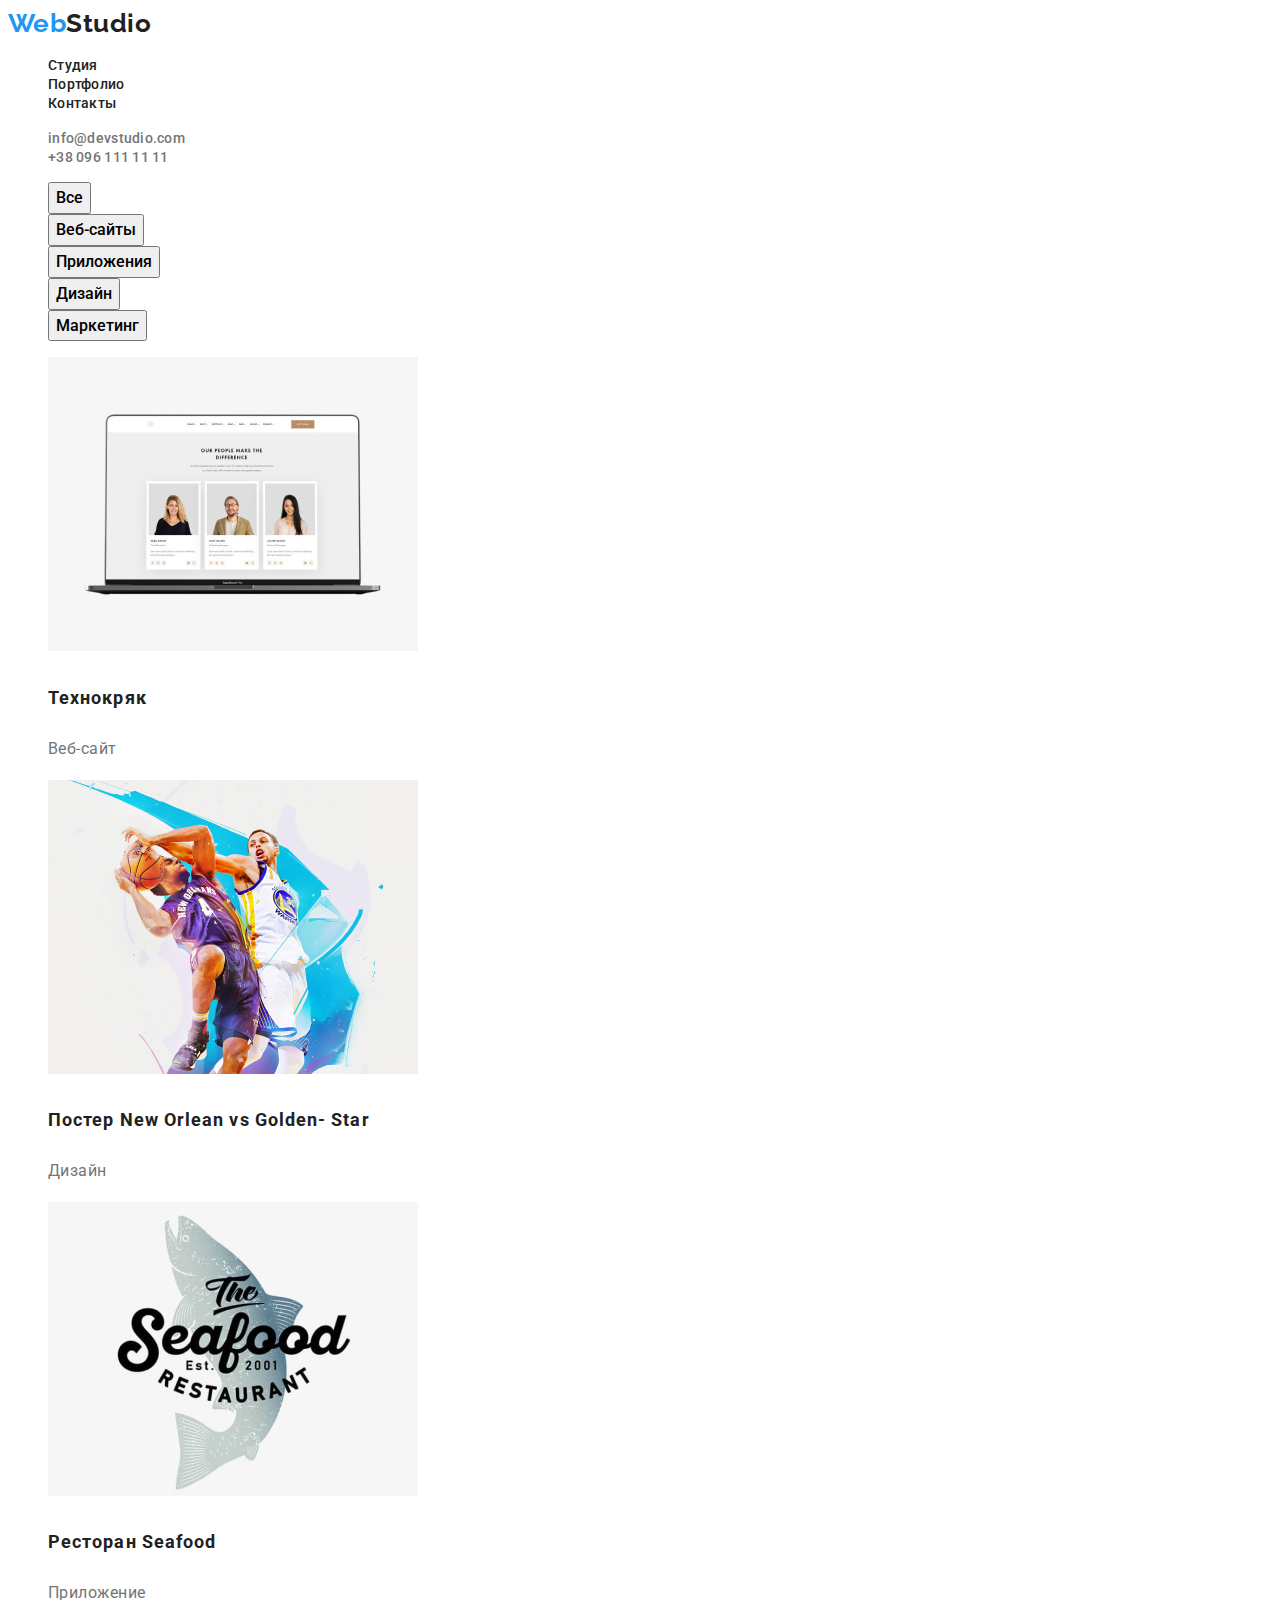
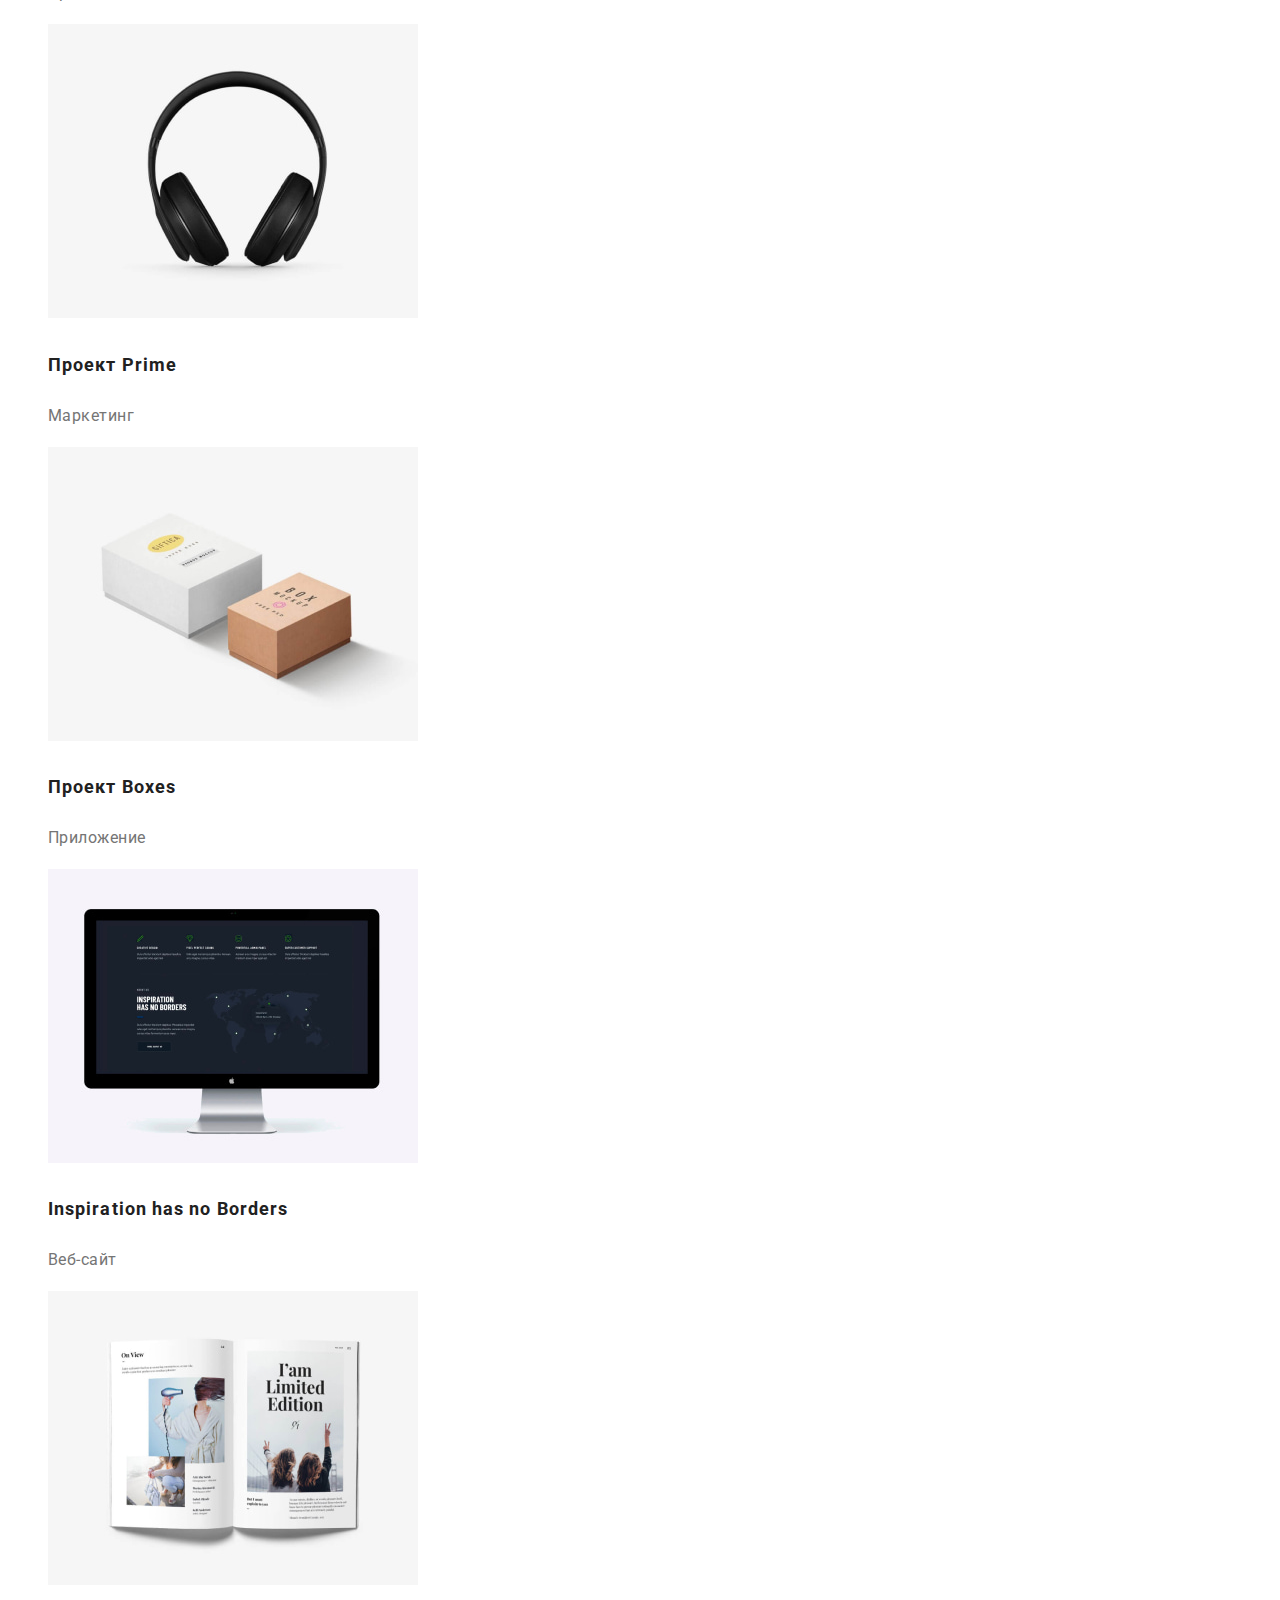
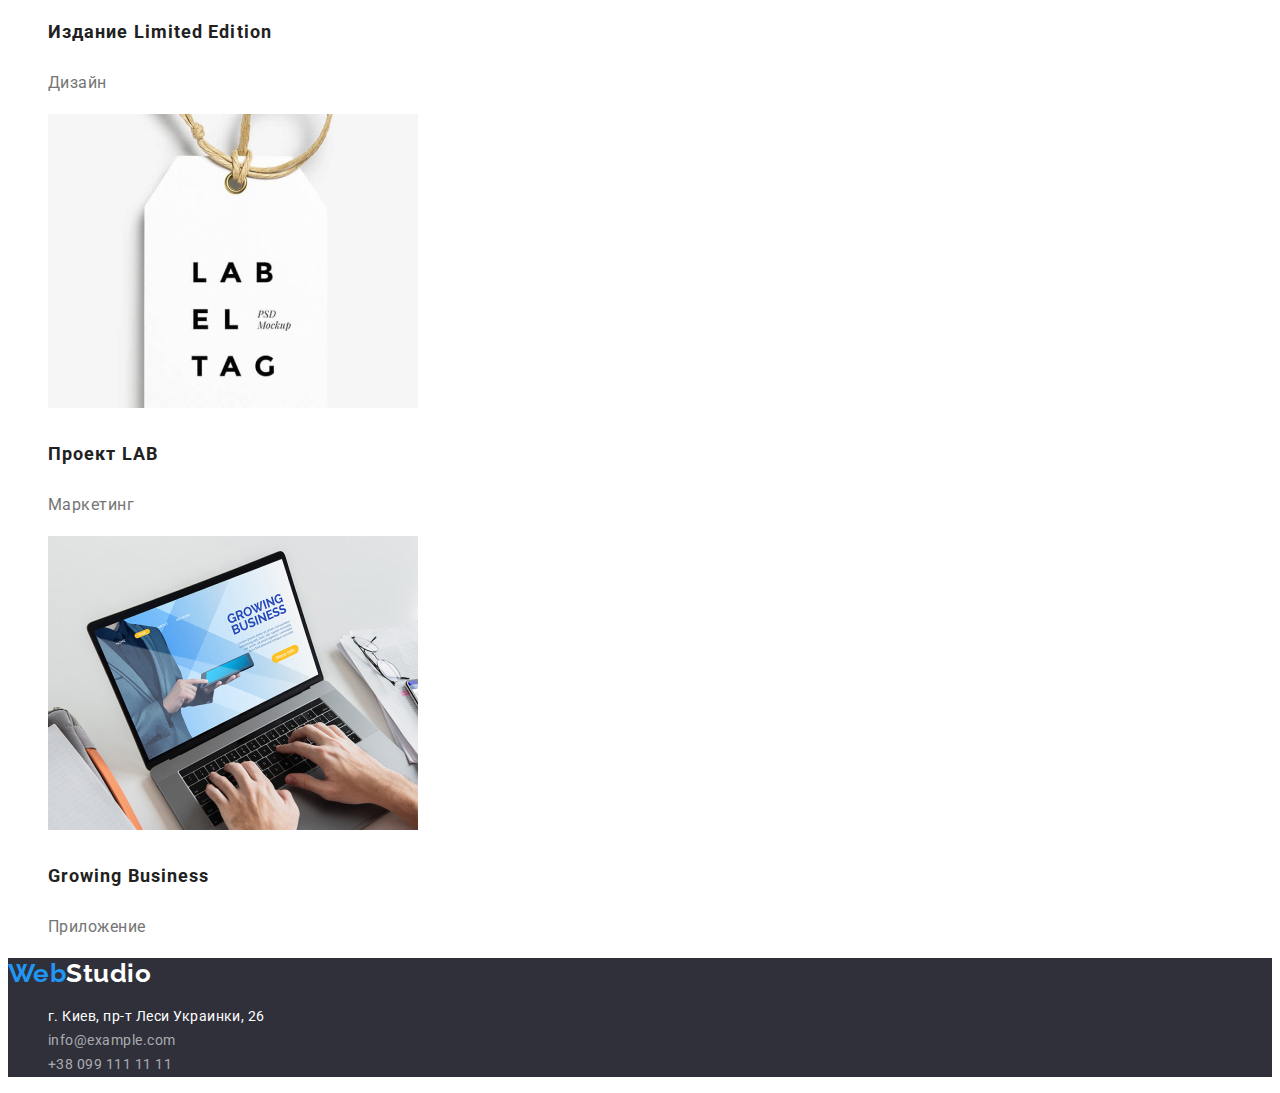
==== portfolio.html @ 76b4cb49 "Initial commit" ====
<!DOCTYPE html>
<html lang="ru">

<head>
    <meta charset="UTF-8" />
    <meta http-equiv="X-UA-Compatible" content="IE=edge" />
    <meta name="viewport" content="width=device-width, initial-scale=1.0" />
    <title>Портфолио</title>
    <link rel="preconnect" href="https://fonts.googleapis.com" />
    <link rel="preconnect" href="https://fonts.gstatic.com" crossorigin />
    <link
        href="https://fonts.googleapis.com/css2?family=Montserrat:wght@400;700&family=Raleway:wght@700&family=Roboto:wght@400;500;700;900&display=swap"
        rel="stylesheet" />
    <link rel="stylesheet" href="./css/styles.css">
</head>
<body>
        <!--Навигация-->
        <header class="header">
            <nav class="navigation">
                <a href="./index.html" class="logo">Web<span class="second-logo-color">Studio</span></a>
                <ul class="header-list">
                    <li class="header-item">
                        <a href="./index.html" class="header-link-studio">Студия</a>
                    </li>
                    <li class="header-item">
                        <a href="./portfolio.html" class="header-link">Портфолио</a>
                    </li>
                    <li class="header-item">
                        <a href="/" class="header-link">Контакты</a>
                    </li>
                </ul>
            </nav>
            <ul class="header-list">
        <li class="header-item"><a href="mailto:info@devstudio.com" class="header-link-tel">info@devstudio.com</a></li>
        <li class="header-item"><a href="tel:+380961111111" class="header-link-tel">+38 096 111 11 11</a></li>
            </ul>
        </header>
        <main>
            <section>
                <ul class="p-main-list">
                    <li class="p-main-item">
                      <button type="button" class="portfolio-btn">Все</button> 
                    </li>
                    <li class="p-main-item">
                        <button type="button" class="portfolio-btn">Веб-сайты</button>
                    </li>
                    <li class="p-main-item">
                      <button type="button" class="portfolio-btn">Приложения</button> 
                    </li>
                    <li class="p-main-item">
                      <button type="button" class="portfolio-btn">Дизайн</button> 
                    </li>
                    <li class="p-main-item">
                      <button type="button" class="portfolio-btn">Маркетинг</button> 
                    </li>
                </ul>
                <!--Список работ-->
        <ul class="portfolio-list">
            <li class="portfolio-item">
                <a href="" class="portfolio-link">
                    <img src="./images/portfolio/p1.jpg" alt="Технокряк" width="370" height="294">
                    <h3 class="portfolio-title">Технокряк</h3>
                    <p class="portfolio-text">Веб-сайт</p>
                </a>
            </li>
            <li class="portfolio-item">
                <a href="" class="portfolio-link">
                    <img src="./images/portfolio/p2.jpg" alt="Постер New Orlean vs Golden Star" width="370" height="294">
                    <h3 class="portfolio-title">Постер New Orlean vs Golden- Star</h3>
                    <p class="portfolio-text">Дизайн</p>
                </a>
            </li>
            <li class="portfolio-item">
                <a href="" class="portfolio-link">
                    <img src="./images/portfolio/p3.jpg" alt="Ресторан Seafood" width="370" height="294">
                    <h3 class="portfolio-title">Ресторан Seafood</h3>
                    <p class="portfolio-text">Приложение</p>
                </a>
            </li>
            <li class="portfolio-item">
                <a href="" class="portfolio-link">
                    <img src="./images/portfolio/p4.jpg" alt="Проект Prime" width="370" height="294">
                    <h3 class="portfolio-title">Проект Prime</h3>
                    <p class="portfolio-text">Маркетинг</p>
                </a>
            </li>
            <li class="portfolio-item">
                <a href="" class="portfolio-link">
                    <img src="./images/portfolio/p5.jpg" alt="Проект Boxes" width="370" height="294">
                    <h3 class="portfolio-title">Проект Boxes</h3>
                    <p class="portfolio-text">Приложение</p>
                </a>
            </li>
            <li class="portfolio-item">
                <a href="" class="portfolio-link">
                    <img src="./images/portfolio/p6.jpg" alt="Inspiration has no Borders" width="370" height="294">
                    <h3 class="portfolio-title">Inspiration has no Borders</h3>
                    <p class="portfolio-text">Веб-сайт</p>
                </a>
            </li>
            <li class="portfolio-item">
                <a href="" class="portfolio-link">
                    <img src="./images/portfolio/p7.jpg" alt="Издание Limited Edition" width="370" height="294">
                    <h3 class="portfolio-title">Издание Limited Edition</h3>
                    <p class="portfolio-text">Дизайн</p>
                </a>
            </li>
            <li class="portfolio-item">
                <a href="" class="portfolio-link">
                    <img src="./images/portfolio/p8.jpg" alt="Проект LAB" width="370" height="294">
                    <h3 class="portfolio-title">Проект LAB</h3>
                    <p class="portfolio-text">Маркетинг</p>
                </a>
            </li>
            <li class="portfolio-item">
                <a href="" class="portfolio-link">
                    <img src="./images/portfolio/p9.jpg" alt="Growing Business" width="370" height="294">
                    <h3 class="portfolio-title">Growing Business</h3>
                    <p class="portfolio-text">Приложение</p>
                </a>
            </li>
        </ul>
            </section>
        </main>
    <footer class="footer">
        <a href="./index.html" class="logo">Web<span class="footer-color-logo">Studio</span></a>
        <address class="address">
            <ul class="address-lit">
                <li class="address-item"><a href="https://goo.gl/maps/23fHG1fka5YGRETr7" class="footer-address">г. Киев,
                        пр-т Леси Украинки, 26</a></li>
                <li class="address-item"><a href="mailto:info@example.com" class="fcontact">info@example.com</a></li>
                <li class="address-item"><a href="tel:+380991111111" class="fcontact">+38 099 111 11 11</a></li>
            </ul>
        </address>
    </footer>
</body>
</html>
---- css/styles.css ----
:root {
  --body-color: #ffffff;
  --logo-color: #2196f3;
  --second-logo-color: #212121;
  --main-background-color: #2f303a;
  --header-link: #212121;
  --btn-back: #2196f3;
  --btn-color: #ffffff;
  --team-background-color: #f5f4fa;
  --footer-background: #2f303a;
}
body {
  font-family: Roboto, sans-serif;
  font-weight: 400;
  font-style: normal;
  letter-spacing: 0.03em;
}

/* Header */
.logo {
  font-family: Raleway;
  font-weight: 700;
  font-size: 26px;
  line-height: 1.19;
  color: var(--logo-color);
}
.second-logo-color {
  font-family: Raleway;
  font-weight: 700;
  font-size: 26px;
  line-height: 1.19;
  color: var(--second-logo-color);
}
.header-link-studio {
  font-weight: 500;
  font-size: 14px;
  line-height: 1.14;
  letter-spacing: 0.02em;
  text-decoration: none;
  color: #212121;
}
.header-link {
  font-weight: 500;
  font-size: 14px;
  line-height: 1.14;
  letter-spacing: 0.02em;
  text-decoration: none;
  color: var(--header-link);
}
.header-link:hover,
.header-link:focus {
  color: var(--logo-color);
}
.header-link-studio:hover,
.header-link-studio:focus {
  color: var(--logo-color);
}
.header-link-tel {
  font-weight: 500;
  font-size: 14px;
  line-height: 1.14;
  letter-spacing: 0.02em;
  color: #757575;
}
.header-link-tel:hover,
.header-link-tel:focus {
  color: var(--logo-color);
}
ul {
  list-style: none;
}
a {
  text-decoration: none;
}

/* Main */
.main-section {
  background-color: var(--main-background-color);
}
.main-title {
  font-weight: 900;
  font-size: 44px;
  line-height: 1.5;
  letter-spacing: 0.06em;
  color: white;
}
.btn {
  font-family: Roboto;
  font-weight: bold;
  font-size: 16px;
  line-height: 1.88;
  letter-spacing: 0.06em;
  background-color: var(--btn-back);
  color: var(--btn-color);
  cursor: pointer;
}
.btn:hover {
  background-color: #188ce8;
}
/* description section */
.main-h {
  font-size: 14px;
  line-height: 1.14;
  text-transform: uppercase;
  color: #212121;
}
.main-text {
  font-size: 14px;
  line-height: 1.71;
  color: #757575;
}
/* about company */
.about {
  font-size: 36px;
  line-height: 1.16;
  color: #212121;
}
/* team */
.team-list {
  background-color: var(--team-background-color);
}
.team {
  font-size: 36px;
  line-height: 1.16;
  color: #212121;
}
.team-name {
  font-weight: 500;
  font-size: 16px;
  line-height: 0.84;
  color: #212121;
}
.team-post {
  font-size: 16px;
  line-height: 0.84;
  color: #757575;
}
/* portfolio */
.portfolio-btn:hover,
.portfolio-btn:focus {
  color: white;
  background-color: var(--logo-color);
}
.portfolio-btn {
  font-family: Roboto;
  cursor: pointer;
  font-weight: 500;
  font-size: 16px;
  line-height: 1.62;
}
/* Список работ */
.portfolio-item {
  font-size: 16px;
  line-height: 1.9;
  color: #757575;
}
.portfolio-link {
  color: inherit;
}
.portfolio-title {
  font-weight: bold;
  font-size: 18px;
  line-height: 2;
  letter-spacing: 0.06em;
  color: var(--second-logo-color);
}
.portfolio-text {
  font-size: 16px;
  line-height: 1.87;
  color: #757575;
}
.main-servies {
  font-size: 18px;
  font-weight: bold;
  line-height: 2;
  letter-spacing: 0.06em;
  color: var(--header-link);
}
.main-description {
  font-size: 16px;
  line-height: 1.87;
  color: #757575;
}

/* Footer */
.footer {
  background-color: var(--footer-background);
}
.footer-color-logo {
  color: white;
}
.footer-address {
  font-style: normal;
  font-size: 14px;
  line-height: 1.71;
  color: #ffffff;
}
.footer-address:hover,
.footer-address:focus {
  color: var(--logo-color);
}
.fcontact {
  font-style: normal;
  font-size: 14px;
  line-height: 1.71;
  color: rgba(255, 255, 255, 0.6);
}
.fcontact:hover,
.fcontact:focus {
  color: var(--logo-color);
}
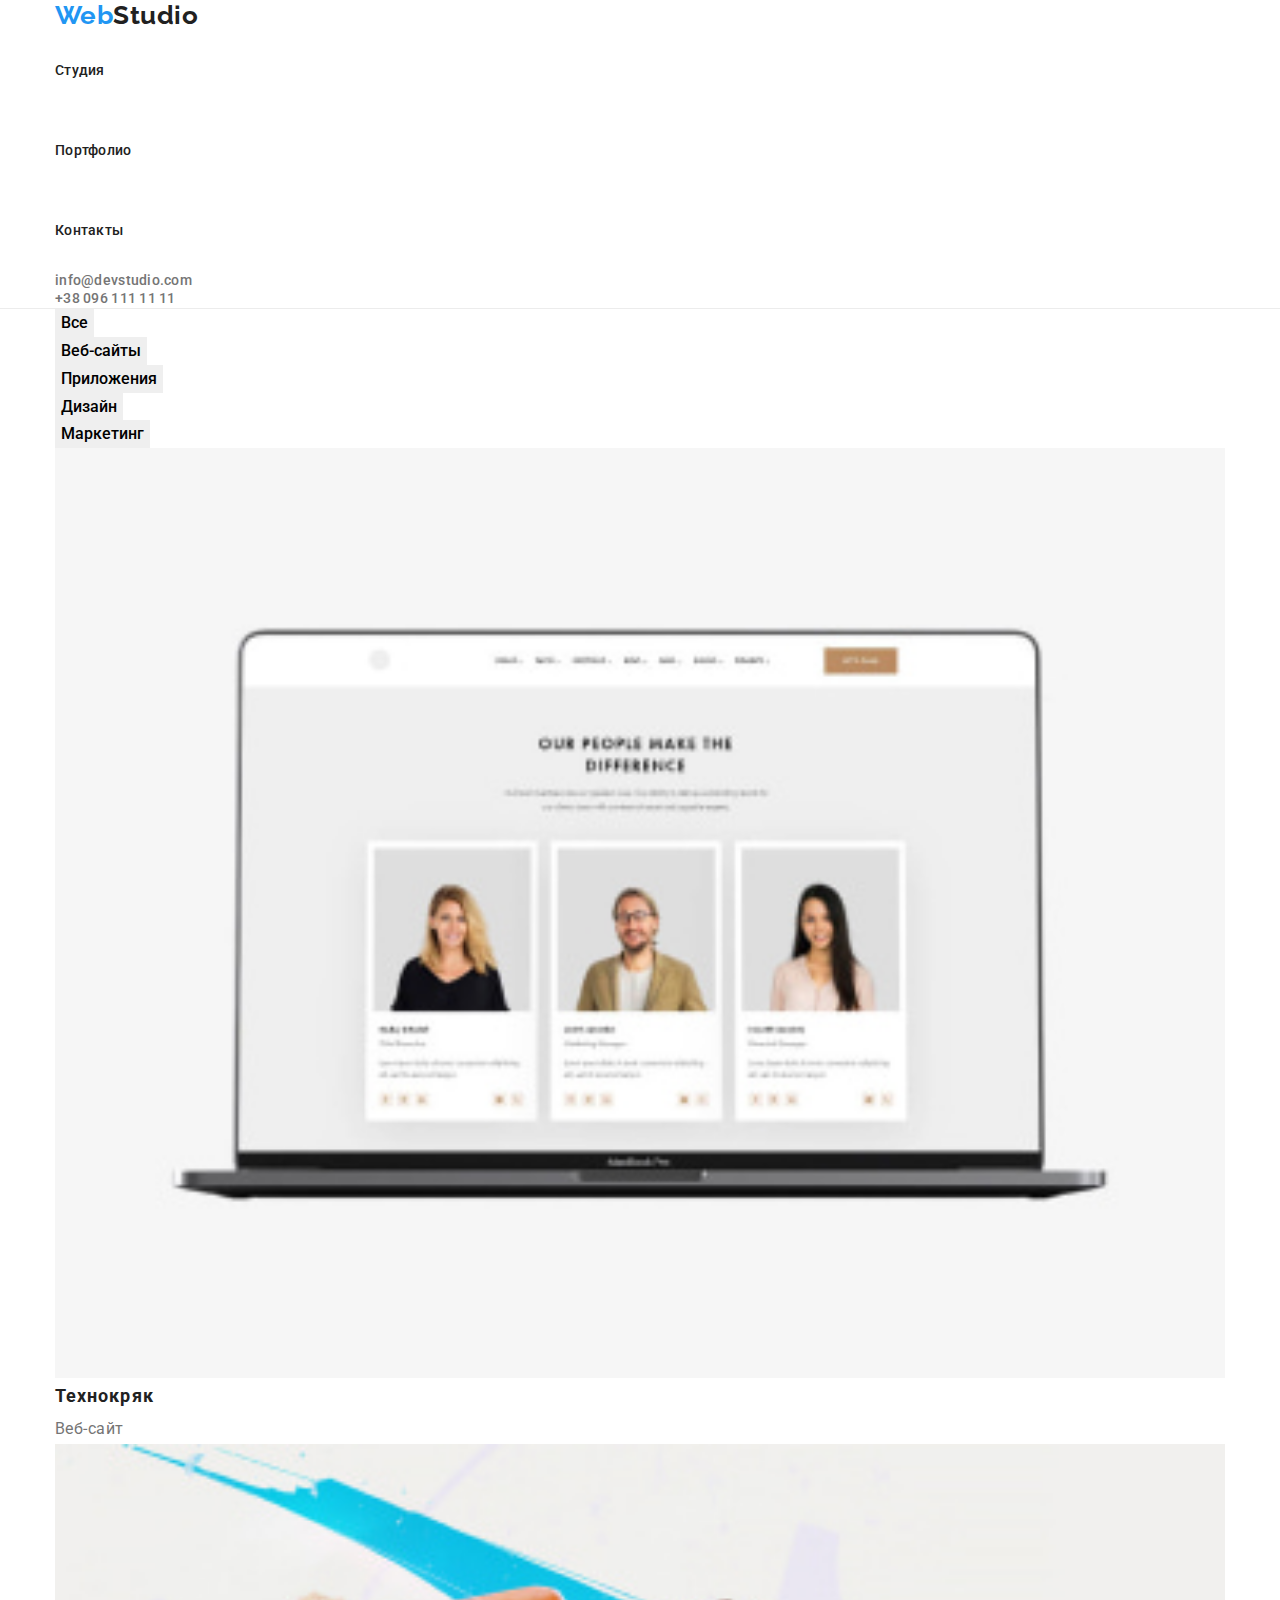
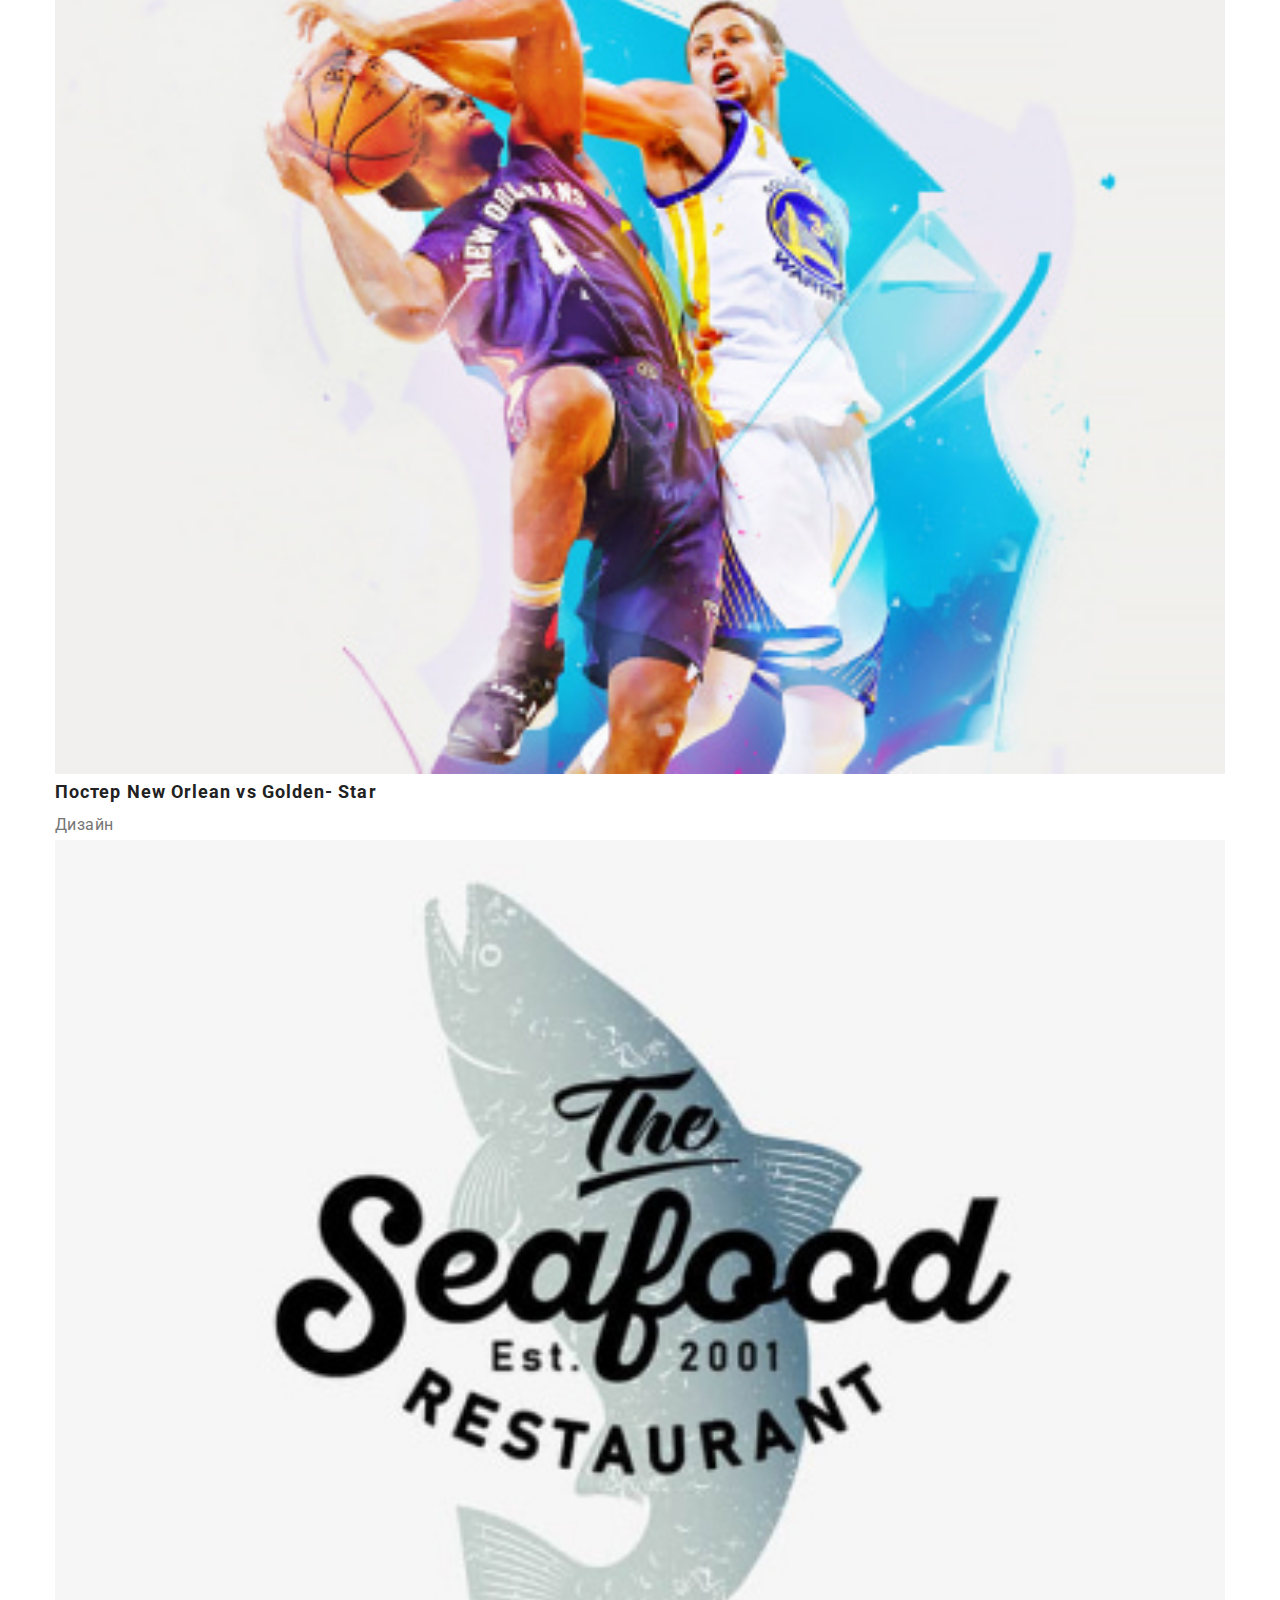
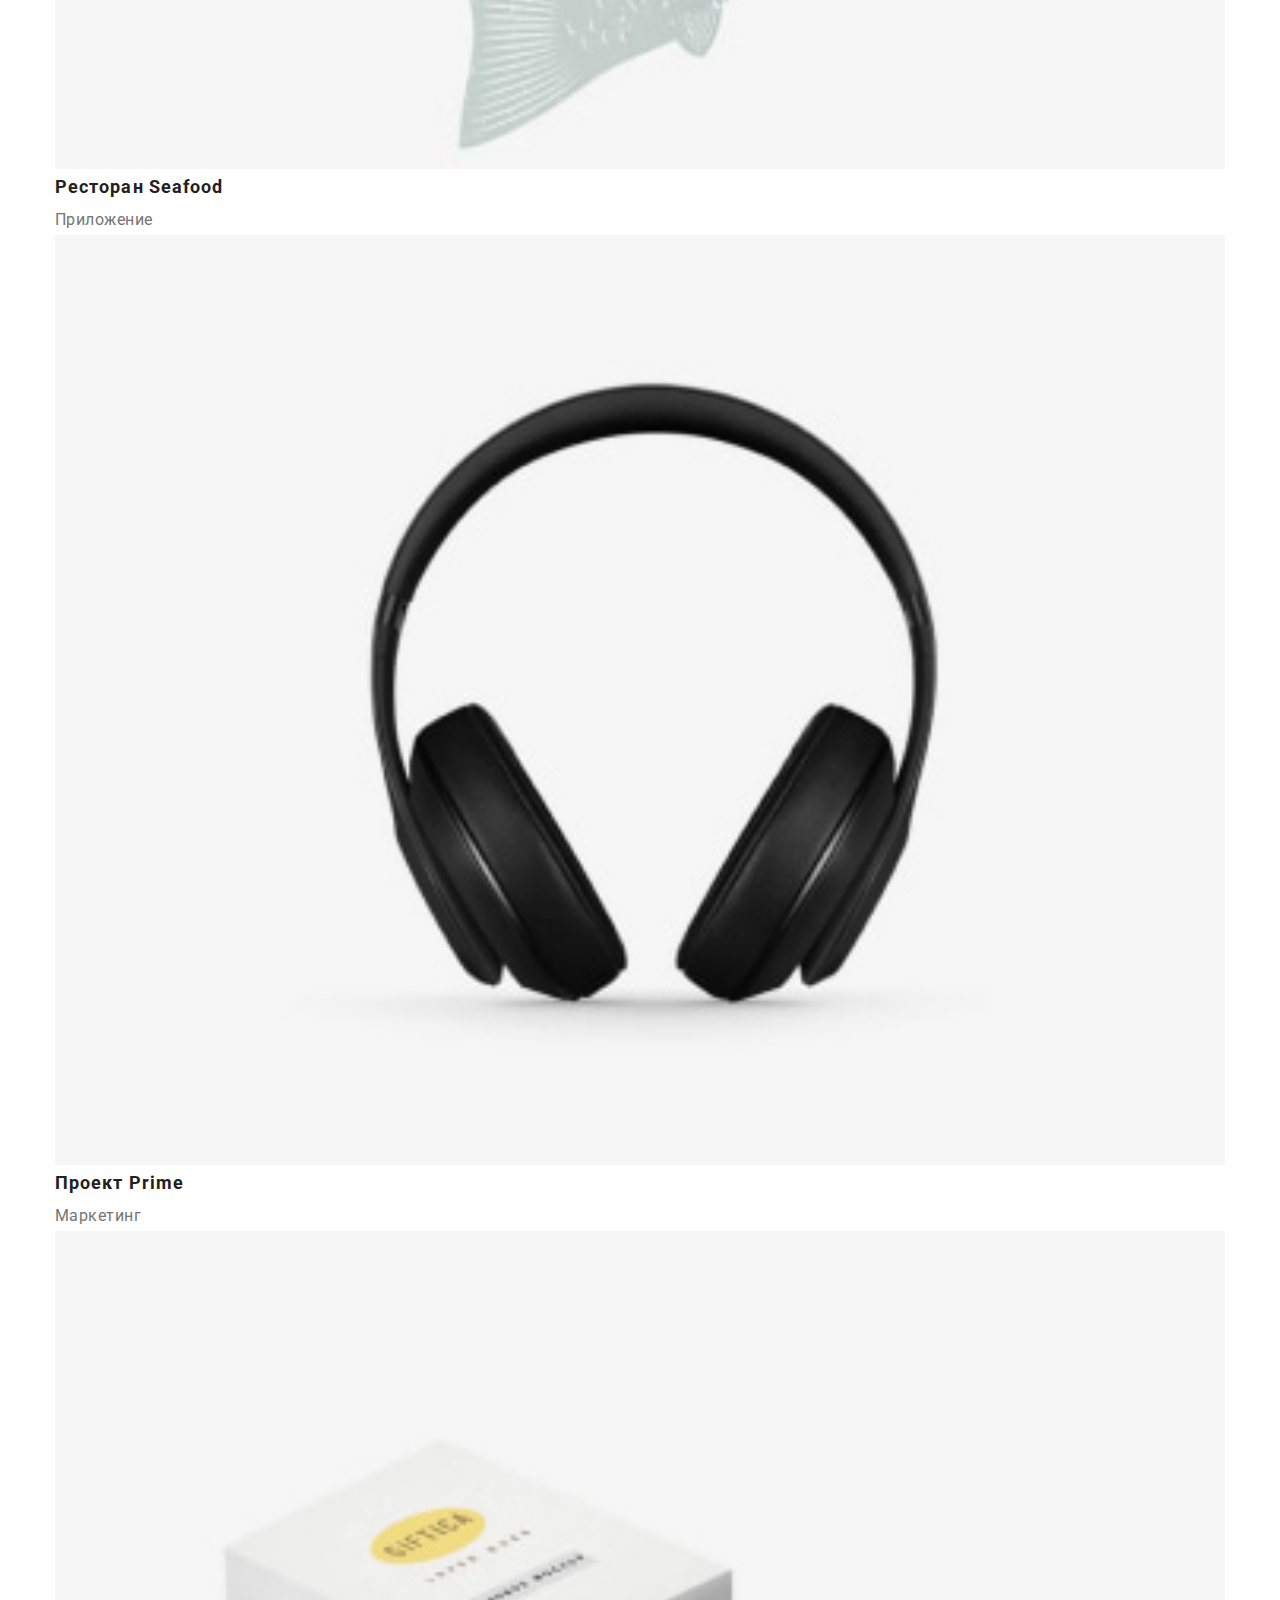
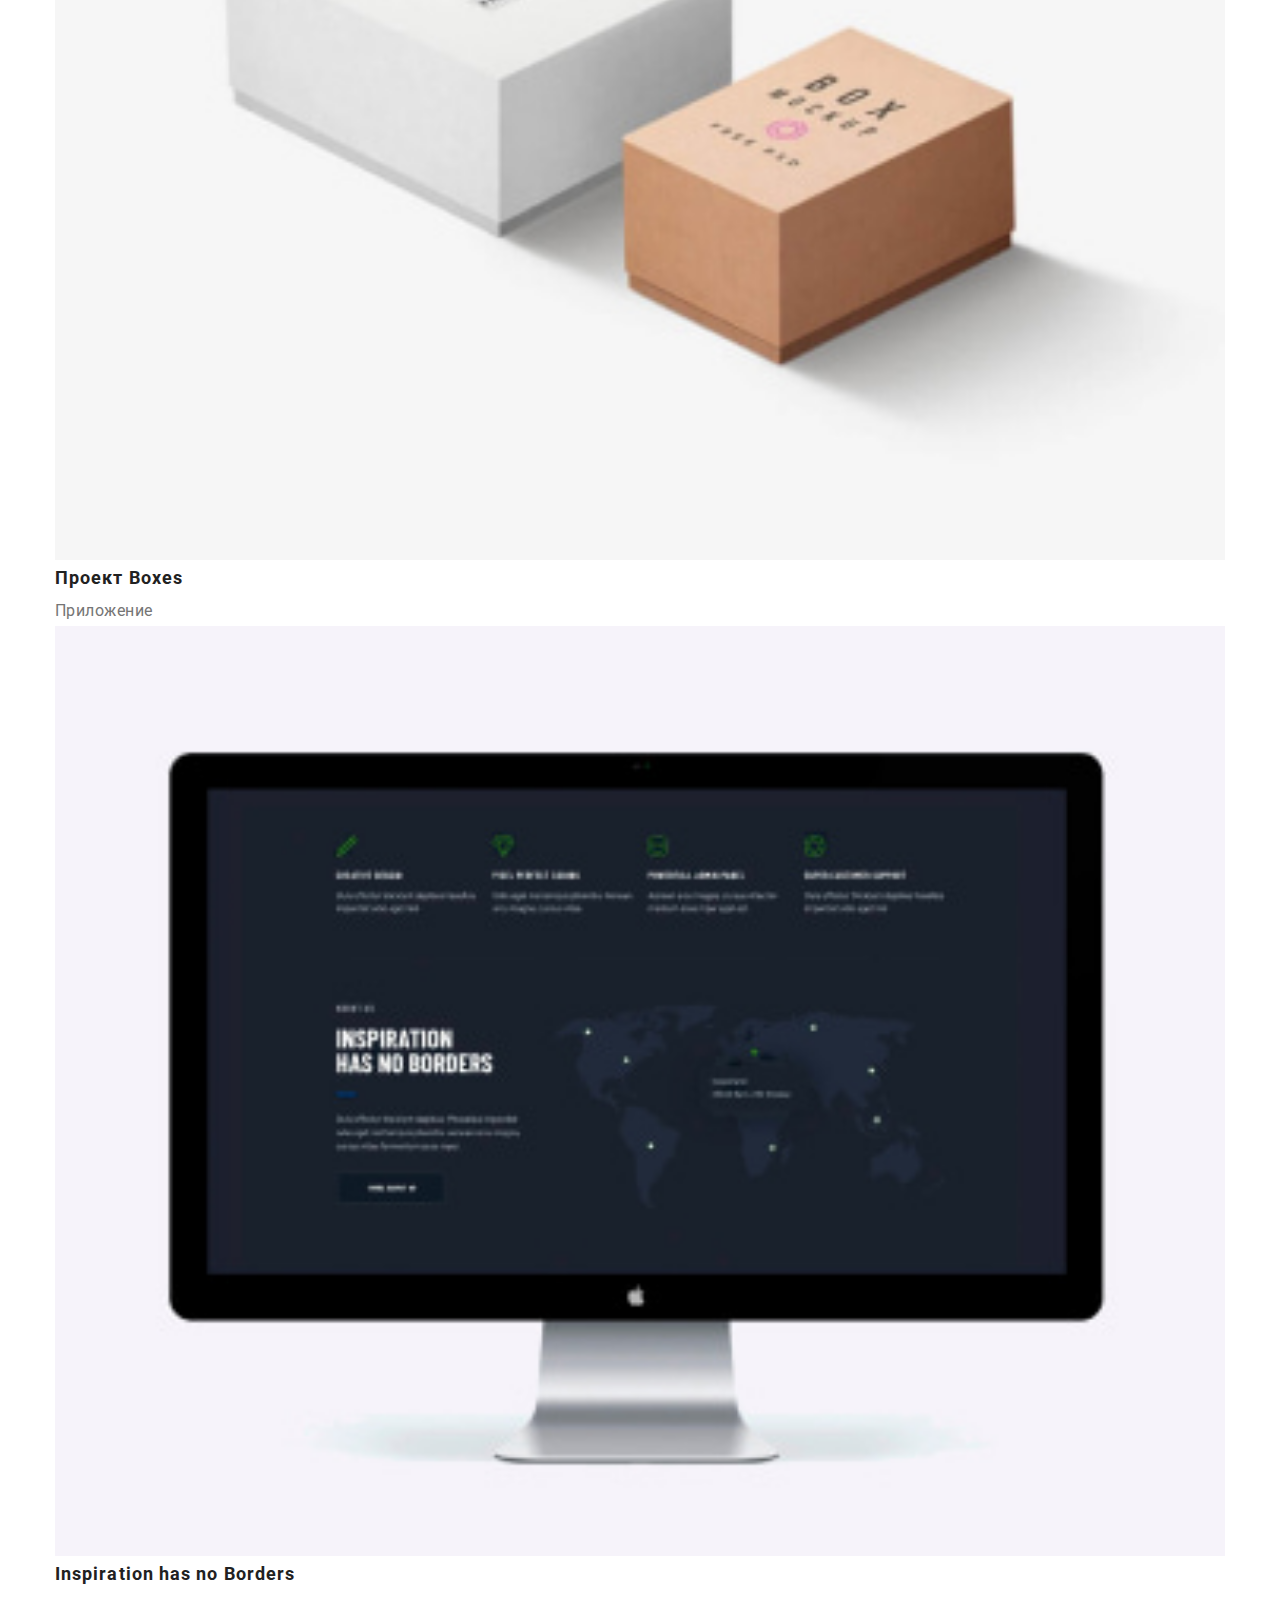
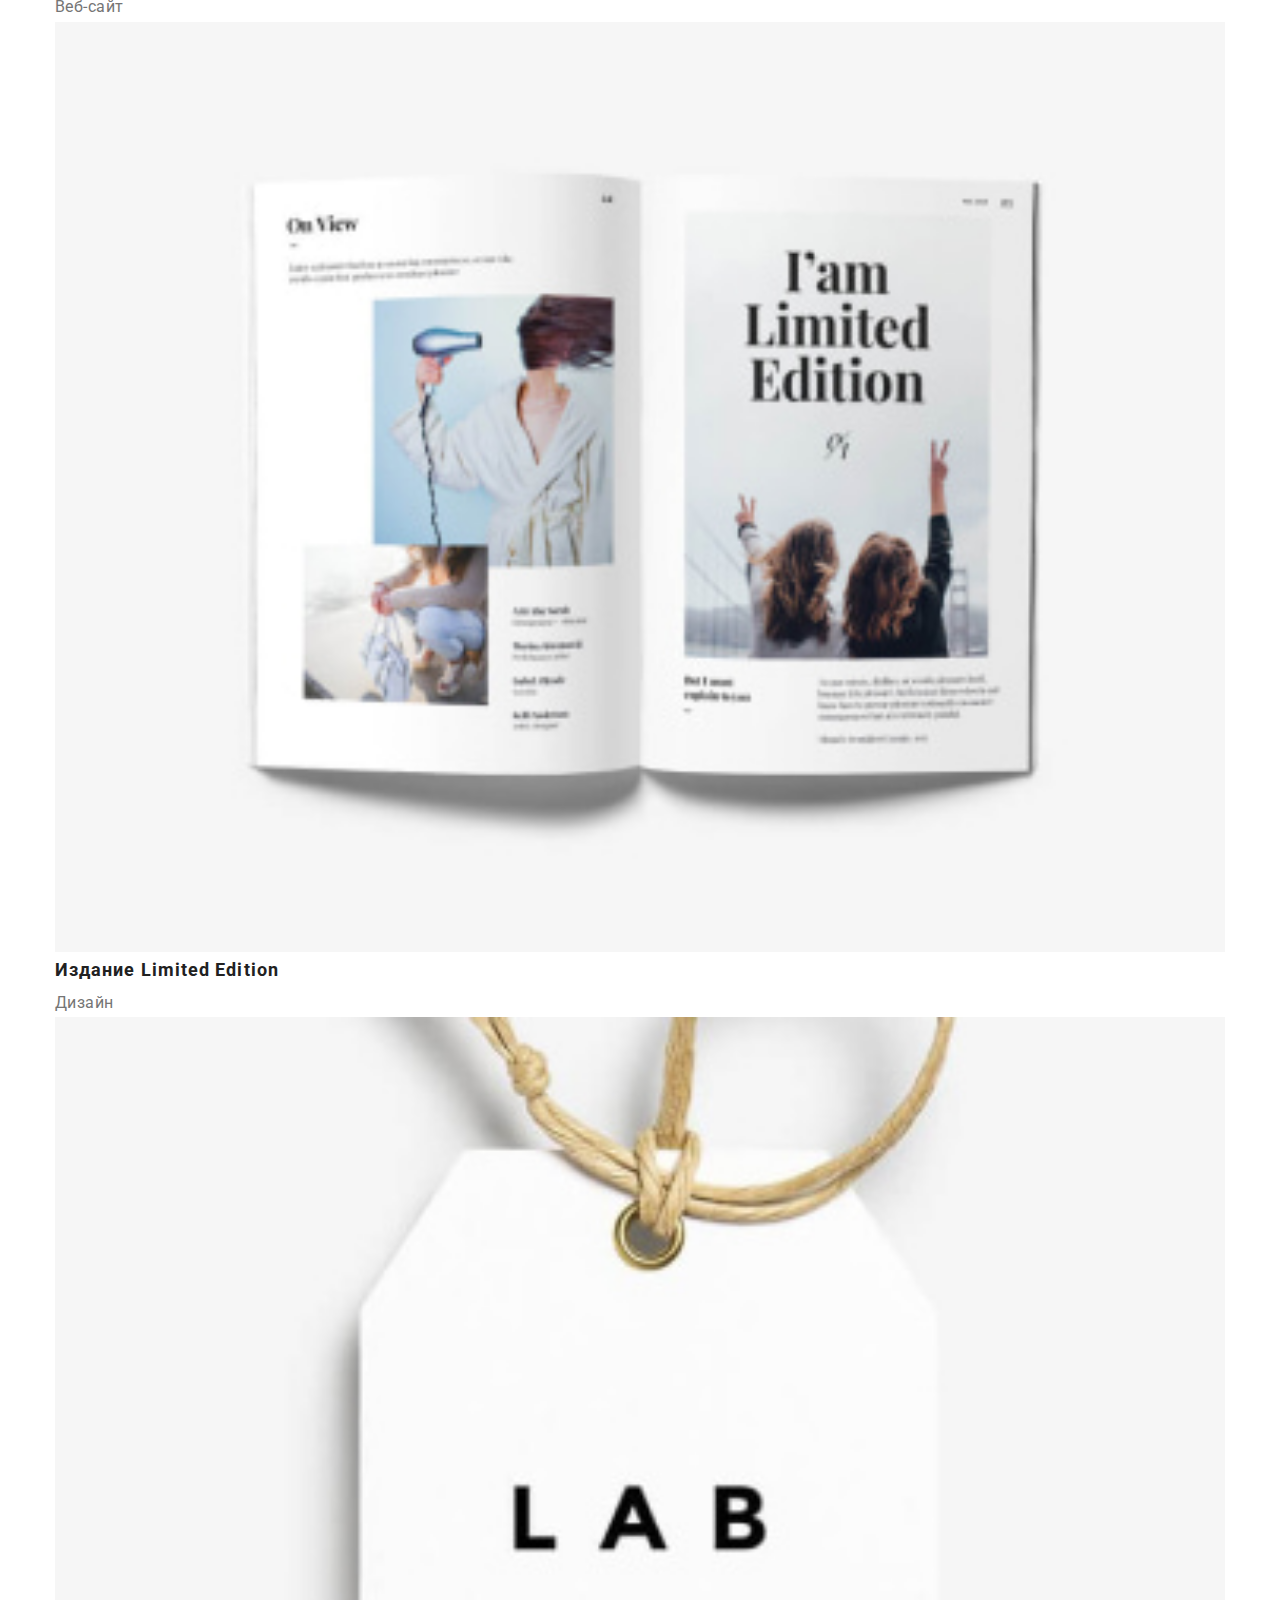
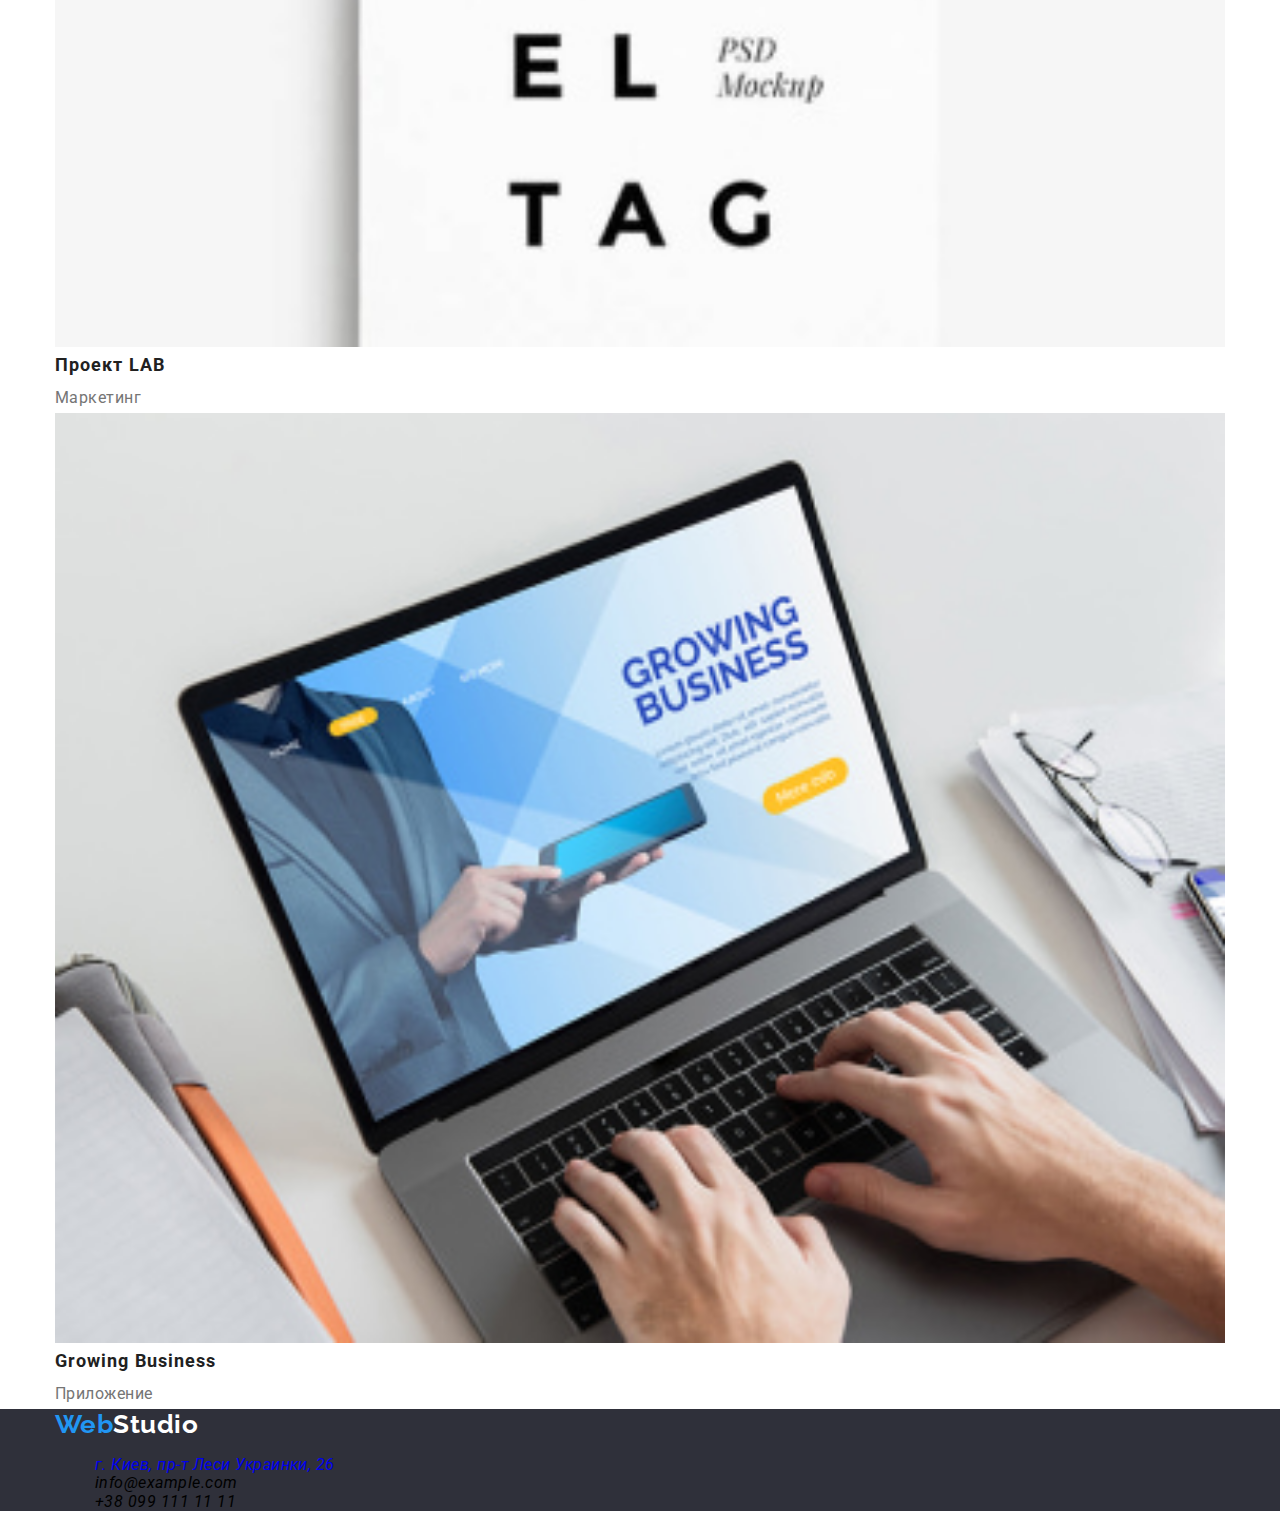
==== commit acdc4b3b: "0" ====
--- a/portfolio.html
+++ b/portfolio.html
@@ -1,6 +1,5 @@
 <!DOCTYPE html>
 <html lang="ru">
-
 <head>
     <meta charset="UTF-8" />
     <meta http-equiv="X-UA-Compatible" content="IE=edge" />
@@ -11,127 +10,179 @@
     <link
         href="https://fonts.googleapis.com/css2?family=Montserrat:wght@400;700&family=Raleway:wght@700&family=Roboto:wght@400;500;700;900&display=swap"
         rel="stylesheet" />
+    <link rel="stylesheet" href="https://cdnjs.cloudflare.com/ajax/libs/modern-normalize/1.1.0/modern-normalize.min.css">
     <link rel="stylesheet" href="./css/styles.css">
-</head>
-<body>
-        <!--Навигация-->
+    </head>
+    
+    <body>
+        <!--Header-->
         <header class="header">
-            <nav class="navigation">
-                <a href="./index.html" class="logo">Web<span class="second-logo-color">Studio</span></a>
-                <ul class="header-list">
-                    <li class="header-item">
-                        <a href="./index.html" class="header-link-studio">Студия</a>
-                    </li>
-                    <li class="header-item">
-                        <a href="./portfolio.html" class="header-link">Портфолио</a>
-                    </li>
-                    <li class="header-item">
-                        <a href="/" class="header-link">Контакты</a>
+            <div class="container main-nav">
+                <nav class="nav">
+                    <a href="./index.html" class="logo">Web<span class="second-logo-color">Studio</span></a>
+                    <ul class="site-nav list">
+                        <li class="nav-item">
+                            <a href="./index.html" class="nav-link current-nav link">Студия</a>
+                        </li>
+                        <li class="nav-item">
+                            <a href="./portfolio.html" class="nav-link link">Портфолио</a>
+                        </li>
+                        <li class="nav-item">
+                            <a href="" class="nav-link link">Контакты</a>
+                        </li>
+                    </ul>
+                </nav>
+                <ul class="contact-nav list">
+                    <li class="contact-item"><a href="mailto:info@devstudio.com"
+                            class="contact-link link">info@devstudio.com</a></li>
+                    <li class="contact-item"><a href="tel:+380961111111" class="contact-link link">+38 096 111 11 11</a>
                     </li>
                 </ul>
-            </nav>
-            <ul class="header-list">
-        <li class="header-item"><a href="mailto:info@devstudio.com" class="header-link-tel">info@devstudio.com</a></li>
-        <li class="header-item"><a href="tel:+380961111111" class="header-link-tel">+38 096 111 11 11</a></li>
-            </ul>
+            </div>
         </header>
-        <main>
-            <section>
-                <ul class="p-main-list">
-                    <li class="p-main-item">
-                      <button type="button" class="portfolio-btn">Все</button> 
+
+    <main>
+
+       <section class="portfolio section">
+            <div class="container">
+                <h2 class="section-title visually-hidden">Портфолио</h2>
+                <ul class="portfolio-filters list">
+                    <li class="item">
+                      <button type="button" class="portfolio-btn btn">Все</button> 
                     </li>
-                    <li class="p-main-item">
-                        <button type="button" class="portfolio-btn">Веб-сайты</button>
+                    <li class="item">
+                        <button type="button" class="portfolio-btn btn">Веб-сайты</button>
                     </li>
-                    <li class="p-main-item">
-                      <button type="button" class="portfolio-btn">Приложения</button> 
+                    <li class="item">
+                      <button type="button" class="portfolio-btn btn">Приложения</button> 
                     </li>
-                    <li class="p-main-item">
-                      <button type="button" class="portfolio-btn">Дизайн</button> 
+                    <li class="item">
+                      <button type="button" class="portfolio-btn btn">Дизайн</button> 
                     </li>
-                    <li class="p-main-item">
-                      <button type="button" class="portfolio-btn">Маркетинг</button> 
+                    <li class="item">
+                      <button type="button" class="portfolio-btn btn">Маркетинг</button> 
                     </li>
                 </ul>
                 <!--Список работ-->
-        <ul class="portfolio-list">
+        <ul class="portfolio-list list">
             <li class="portfolio-item">
-                <a href="" class="portfolio-link">
+                <a href="" class="portfolio-link link">
+                <div class="portfolio-thumb">
                     <img src="./images/portfolio/p1.jpg" alt="Технокряк" width="370" height="294">
+                </div>
+                <div class="portfolio-content">
                     <h3 class="portfolio-title">Технокряк</h3>
                     <p class="portfolio-text">Веб-сайт</p>
+                </div>  
                 </a>
             </li>
             <li class="portfolio-item">
-                <a href="" class="portfolio-link">
+                <a href="" class="portfolio-link link">
+                <div class="portfolio-thumb">
                     <img src="./images/portfolio/p2.jpg" alt="Постер New Orlean vs Golden Star" width="370" height="294">
+                </div>
+                <div class="portfolio-content">
                     <h3 class="portfolio-title">Постер New Orlean vs Golden- Star</h3>
                     <p class="portfolio-text">Дизайн</p>
+                </div>   
                 </a>
             </li>
             <li class="portfolio-item">
-                <a href="" class="portfolio-link">
+                <a href="" class="portfolio-link link">
+                <div class="portfolio-thumb">
                     <img src="./images/portfolio/p3.jpg" alt="Ресторан Seafood" width="370" height="294">
+                </div>
+                <div class="portfolio-content">
                     <h3 class="portfolio-title">Ресторан Seafood</h3>
                     <p class="portfolio-text">Приложение</p>
+                </div>    
                 </a>
             </li>
             <li class="portfolio-item">
-                <a href="" class="portfolio-link">
+                <a href="" class="portfolio-link link">
+                <div class="portfolio-thumb">
                     <img src="./images/portfolio/p4.jpg" alt="Проект Prime" width="370" height="294">
+                </div>
+                <div class="portfolio-content">
                     <h3 class="portfolio-title">Проект Prime</h3>
                     <p class="portfolio-text">Маркетинг</p>
+                </div>    
                 </a>
             </li>
             <li class="portfolio-item">
-                <a href="" class="portfolio-link">
+                <a href="" class="portfolio-link link">
+                <div class="portfolio-thumb">
                     <img src="./images/portfolio/p5.jpg" alt="Проект Boxes" width="370" height="294">
+                </div> 
+                <div class="portfolio-content">
                     <h3 class="portfolio-title">Проект Boxes</h3>
                     <p class="portfolio-text">Приложение</p>
+                </div>    
                 </a>
             </li>
             <li class="portfolio-item">
-                <a href="" class="portfolio-link">
+                <a href="" class="portfolio-link link">
+                <div class="portfolio-thumb">
                     <img src="./images/portfolio/p6.jpg" alt="Inspiration has no Borders" width="370" height="294">
+                </div>
+                <div class="portfolio-content">
                     <h3 class="portfolio-title">Inspiration has no Borders</h3>
                     <p class="portfolio-text">Веб-сайт</p>
+                </div>    
                 </a>
             </li>
             <li class="portfolio-item">
-                <a href="" class="portfolio-link">
+                <a href="" class="portfolio-link link">
+                <div class="portfolio-thumb">
                     <img src="./images/portfolio/p7.jpg" alt="Издание Limited Edition" width="370" height="294">
+                </div> 
+                <div class="portfolio-content">
                     <h3 class="portfolio-title">Издание Limited Edition</h3>
                     <p class="portfolio-text">Дизайн</p>
+                </div>    
                 </a>
             </li>
             <li class="portfolio-item">
-                <a href="" class="portfolio-link">
+                <a href="" class="portfolio-link link">
+                <div class="portfolio-thumb">
                     <img src="./images/portfolio/p8.jpg" alt="Проект LAB" width="370" height="294">
+                </div>
+                <div class="portfolio-content">
                     <h3 class="portfolio-title">Проект LAB</h3>
                     <p class="portfolio-text">Маркетинг</p>
+                </div>    
                 </a>
             </li>
             <li class="portfolio-item">
-                <a href="" class="portfolio-link">
+                <a href="" class="portfolio-link link">
+                <div class="portfolio-thumb">
                     <img src="./images/portfolio/p9.jpg" alt="Growing Business" width="370" height="294">
+                </div>
+                <div class="portfolio-content">
                     <h3 class="portfolio-title">Growing Business</h3>
                     <p class="portfolio-text">Приложение</p>
+                </div>    
                 </a>
             </li>
         </ul>
-            </section>
-        </main>
-    <footer class="footer">
+        </div>
+        </section>
+     </main>
+
+<!--Footer-->
+<footer class="footer">
+    <div class="container">
         <a href="./index.html" class="logo">Web<span class="footer-color-logo">Studio</span></a>
         <address class="address">
-            <ul class="address-lit">
+            <ul class="address-list">
                 <li class="address-item"><a href="https://goo.gl/maps/23fHG1fka5YGRETr7" class="footer-address">г. Киев,
                         пр-т Леси Украинки, 26</a></li>
-                <li class="address-item"><a href="mailto:info@example.com" class="fcontact">info@example.com</a></li>
-                <li class="address-item"><a href="tel:+380991111111" class="fcontact">+38 099 111 11 11</a></li>
+                <li class="address-item"><a href="mailto:info@example.com" class="fcontact link">info@example.com</a>
+                </li>
+                <li class="address-item"><a href="tel:+380991111111" class="fcontact link">+38 099 111 11 11</a></li>
             </ul>
         </address>
-    </footer>
+    </div>
+</footer>
 </body>
 </html>--- a/css/styles.css
+++ b/css/styles.css
@@ -8,6 +8,9 @@
   --btn-color: #ffffff;
   --team-background-color: #f5f4fa;
   --footer-background: #2f303a;
+  /* card-set-gap */
+  --features-card-set-gap: 30px;
+  --portfolio-card-set-gap: 30px;
 }
 body {
   font-family: Roboto, sans-serif;
@@ -15,55 +18,95 @@
   font-style: normal;
   letter-spacing: 0.03em;
 }
+h1,
+h2,
+h3,
+p {
+  margin: 0;
+}
+img {
+  display: block;
+  min-width: 100%;
+  height: auto;
+}
+.container {
+  width: 1200px;
+  margin: 0 auto;
+  padding: 0 15px;
+}
+.btn {
+  display: inline-block;
+  font-family: inherit;
+  cursor: pointer;
+
+  border: none;
+}
+.list {
+  list-style: none;
+  margin: 0;
+  padding: 0;
+}
+.link {
+  text-decoration: none;
+  color: inherit;
+}
+
+.visually-hidden {
+  position: absolute;
+  white-space: nowrap;
+  width: 1px;
+  height: 1px;
+  overflow: hidden;
+  border: 0;
+  padding: 0;
+  clip: rect(0 0 0 0);
+  clip-path: inset(50%);
+  margin: -1px;
+}
 
 /* Header */
+.header {
+  border-bottom: 1px solid #ececec;
+  background-color: #fff;
+}
 .logo {
   font-family: Raleway;
   font-weight: 700;
   font-size: 26px;
-  line-height: 1.19;
+  line-height: 1.2;
+  text-decoration: none;
   color: var(--logo-color);
 }
 .second-logo-color {
   font-family: Raleway;
   font-weight: 700;
   font-size: 26px;
-  line-height: 1.19;
+  line-height: 1.2;
   color: var(--second-logo-color);
 }
-.header-link-studio {
+.nav-link {
+  display: block;
+  padding: 32px 0;
   font-weight: 500;
   font-size: 14px;
   line-height: 1.14;
   letter-spacing: 0.02em;
   text-decoration: none;
-  color: #212121;
-}
-.header-link {
+  color: var(--header-link);
+}
+.nav-link:hover,
+.nav-link:focus {
+  color: var(--logo-color);
+}
+.contact-link {
   font-weight: 500;
   font-size: 14px;
   line-height: 1.14;
   letter-spacing: 0.02em;
-  text-decoration: none;
-  color: var(--header-link);
-}
-.header-link:hover,
-.header-link:focus {
-  color: var(--logo-color);
-}
-.header-link-studio:hover,
-.header-link-studio:focus {
-  color: var(--logo-color);
-}
-.header-link-tel {
-  font-weight: 500;
-  font-size: 14px;
-  line-height: 1.14;
-  letter-spacing: 0.02em;
-  color: #757575;
-}
-.header-link-tel:hover,
-.header-link-tel:focus {
+  color: #757575;
+}
+.contact-link:hover,
+.contact-link:focus {
   color: var(--logo-color);
 }
 ul {
@@ -74,17 +117,17 @@
 }
 
 /* Main */
-.main-section {
+.hero {
   background-color: var(--main-background-color);
 }
-.main-title {
+.hero-title {
   font-weight: 900;
   font-size: 44px;
   line-height: 1.5;
   letter-spacing: 0.06em;
   color: white;
 }
-.btn {
+.hero-btn {
   font-family: Roboto;
   font-weight: bold;
   font-size: 16px;
@@ -94,43 +137,32 @@
   color: var(--btn-color);
   cursor: pointer;
 }
-.btn:hover {
+.hero-btn:hover {
   background-color: #188ce8;
 }
-/* description section */
-.main-h {
+/* Особенности */
+.features-title {
   font-size: 14px;
   line-height: 1.14;
   text-transform: uppercase;
   color: #212121;
 }
-.main-text {
+.features-text {
   font-size: 14px;
   line-height: 1.71;
   color: #757575;
 }
-/* about company */
-.about {
-  font-size: 36px;
-  line-height: 1.16;
-  color: #212121;
-}
-/* team */
-.team-list {
+/* command */
+.command-list {
   background-color: var(--team-background-color);
 }
-.team {
-  font-size: 36px;
-  line-height: 1.16;
-  color: #212121;
-}
-.team-name {
+.command-title {
   font-weight: 500;
   font-size: 16px;
   line-height: 0.84;
   color: #212121;
 }
-.team-post {
+.command-text {
   font-size: 16px;
   line-height: 0.84;
   color: #757575;
@@ -189,23 +221,13 @@
 .footer-color-logo {
   color: white;
 }
-.footer-address {
-  font-style: normal;
-  font-size: 14px;
-  line-height: 1.71;
-  color: #ffffff;
-}
-.footer-address:hover,
-.footer-address:focus {
-  color: var(--logo-color);
-}
-.fcontact {
+.address-link {
   font-style: normal;
   font-size: 14px;
   line-height: 1.71;
   color: rgba(255, 255, 255, 0.6);
 }
-.fcontact:hover,
-.fcontact:focus {
-  color: var(--logo-color);
-}
+.address-link:hover,
+.address-link:focus {
+  color: var(--logo-color);
+}
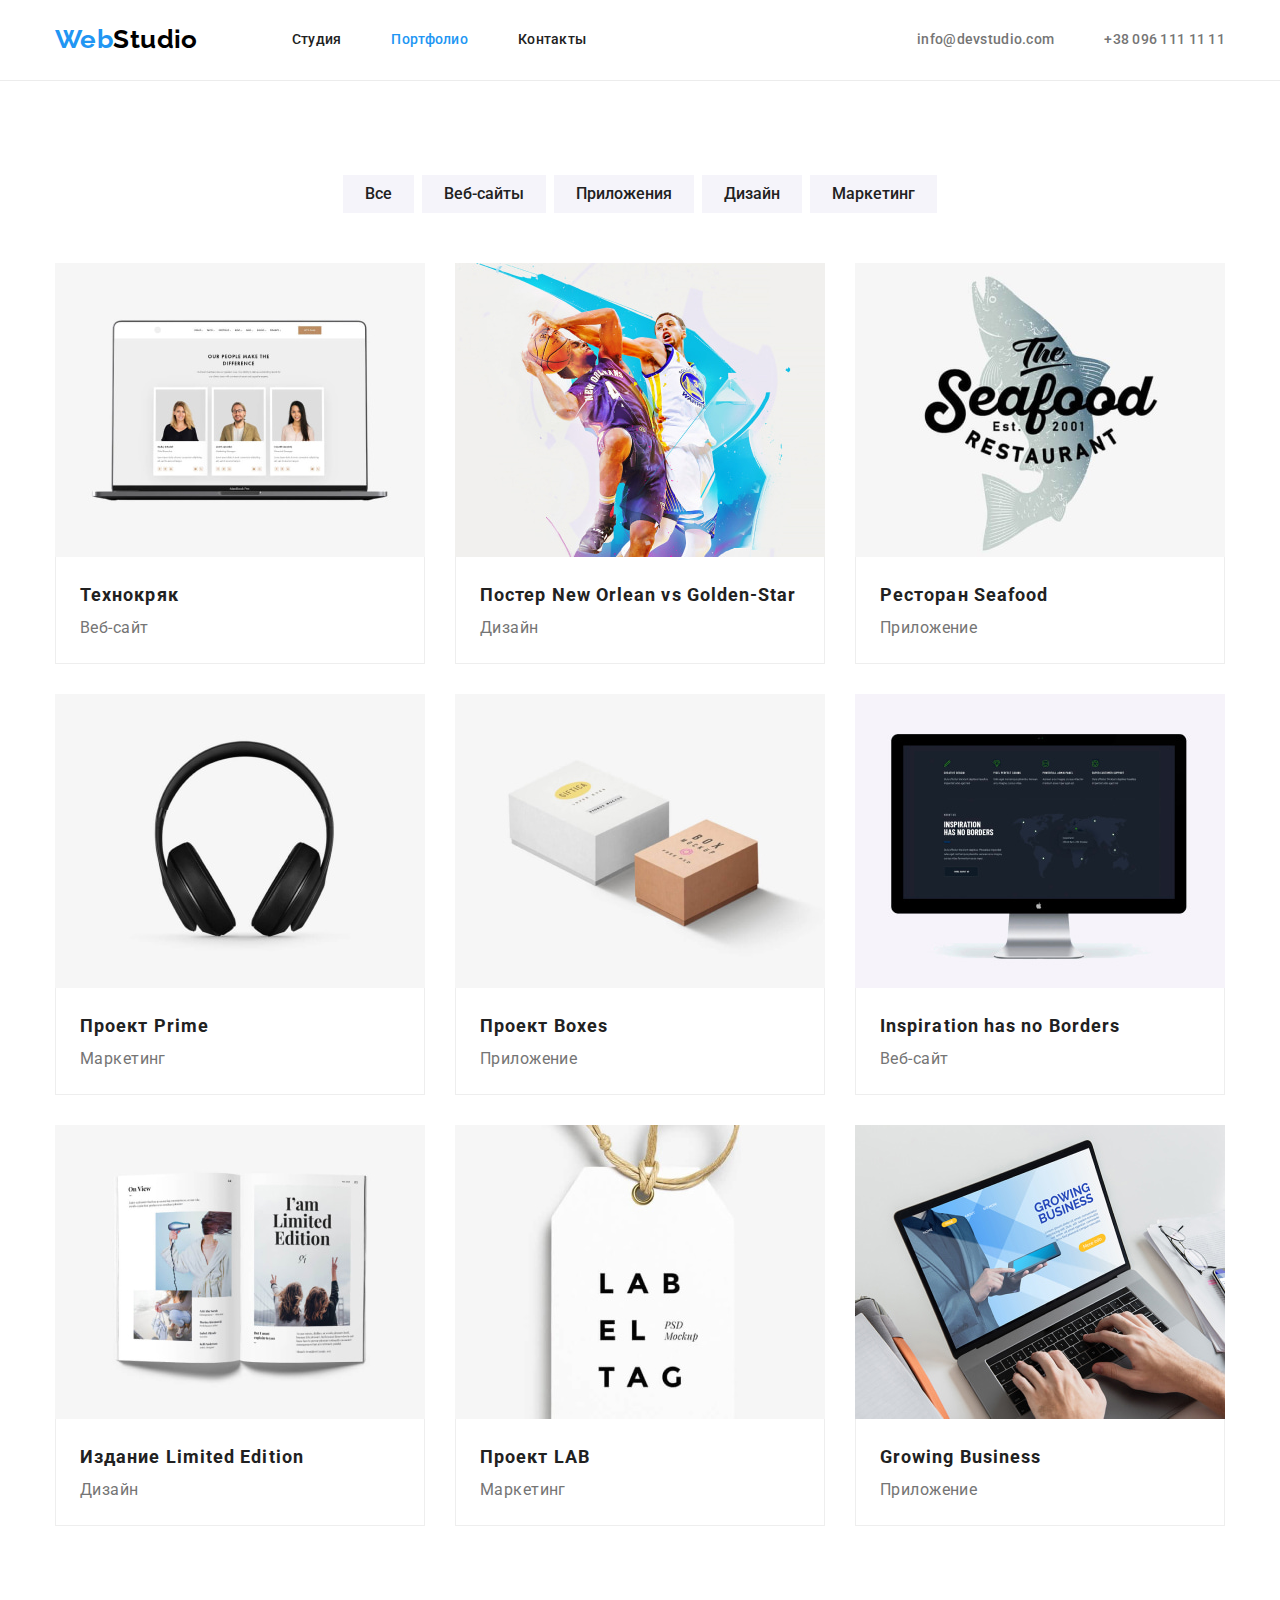
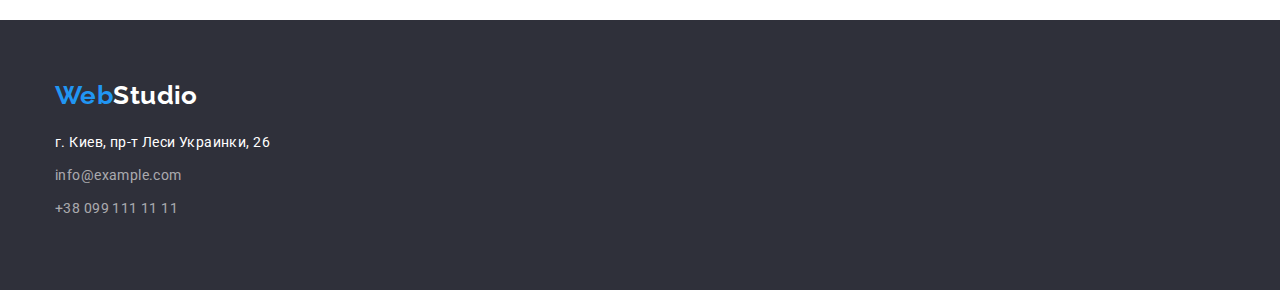
==== commit 2a606bba: "1" ====
--- a/portfolio.html
+++ b/portfolio.html
@@ -19,13 +19,13 @@
         <header class="header">
             <div class="container main-nav">
                 <nav class="nav">
-                    <a href="./index.html" class="logo">Web<span class="second-logo-color">Studio</span></a>
+                    <a href="./index.html" class="logo" lang="en"><span class="logo-accent">Web</span>Studio</a>
                     <ul class="site-nav list">
                         <li class="nav-item">
-                            <a href="./index.html" class="nav-link current-nav link">Студия</a>
+                            <a href="./index.html" class="nav-link link">Студия</a>
                         </li>
                         <li class="nav-item">
-                            <a href="./portfolio.html" class="nav-link link">Портфолио</a>
+                            <a href="./portfolio.html" class="nav-link current-nav link">Портфолио</a>
                         </li>
                         <li class="nav-item">
                             <a href="" class="nav-link link">Контакты</a>
@@ -82,7 +82,7 @@
                     <img src="./images/portfolio/p2.jpg" alt="Постер New Orlean vs Golden Star" width="370" height="294">
                 </div>
                 <div class="portfolio-content">
-                    <h3 class="portfolio-title">Постер New Orlean vs Golden- Star</h3>
+                    <h3 class="portfolio-title">Постер New Orlean vs Golden-Star</h3>
                     <p class="portfolio-text">Дизайн</p>
                 </div>   
                 </a>
@@ -172,17 +172,19 @@
 <!--Footer-->
 <footer class="footer">
     <div class="container">
-        <a href="./index.html" class="logo">Web<span class="footer-color-logo">Studio</span></a>
+        <a href="./index.html" class="logo footer-logo" lang="en"> <span class="logo-accent">Web</span>Studio</a>
         <address class="address">
-            <ul class="address-list">
-                <li class="address-item"><a href="https://goo.gl/maps/23fHG1fka5YGRETr7" class="footer-address">г. Киев,
-                        пр-т Леси Украинки, 26</a></li>
-                <li class="address-item"><a href="mailto:info@example.com" class="fcontact link">info@example.com</a>
+            <ul class="list">
+                <li class="address-item"><a href="https://goo.gl/maps/23fHG1fka5YGRETr7"
+                        class="address-link link location">г. Киев, пр-т Леси Украинки, 26</a></li>
+                <li class="address-item"><a href="mailto:info@example.com"
+                        class="address-link link">info@example.com</a></li>
+                <li class="address-item"><a href="tel:+380991111111" class="address-link link">+38 099 111 11 11</a>
                 </li>
-                <li class="address-item"><a href="tel:+380991111111" class="fcontact link">+38 099 111 11 11</a></li>
             </ul>
         </address>
     </div>
 </footer>
 </body>
+
 </html>--- a/css/styles.css
+++ b/css/styles.css
@@ -14,7 +14,9 @@
 }
 body {
   font-family: Roboto, sans-serif;
+  font-size: 14px;
   font-weight: 400;
+  line-height: 1.36;
   font-style: normal;
   letter-spacing: 0.03em;
 }
@@ -75,14 +77,27 @@
   font-size: 26px;
   line-height: 1.2;
   text-decoration: none;
-  color: var(--logo-color);
-}
-.second-logo-color {
-  font-family: Raleway;
-  font-weight: 700;
-  font-size: 26px;
-  line-height: 1.2;
-  color: var(--second-logo-color);
+  color: #000000;
+}
+.logo-accent {
+  color: var(--btn-back);
+}
+/* Site-Navigation */
+.main-nav {
+  display: flex;
+  align-items: center;
+}
+.nav {
+  display: flex;
+  align-items: center;
+}
+.site-nav {
+  display: flex;
+
+  margin-left: 94px;
+}
+.nav-item + .nav-item {
+  margin-left: 50px;
 }
 .nav-link {
   display: block;
@@ -98,6 +113,17 @@
 .nav-link:focus {
   color: var(--logo-color);
 }
+.current-nav {
+  color: var(--logo-color);
+}
+/* Contact-navigation */
+.contact-nav {
+  display: flex;
+  margin-left: auto;
+}
+.contact-item + .contact-item {
+  margin-left: 50px;
+}
 .contact-link {
   font-weight: 500;
   font-size: 14px;
@@ -109,29 +135,31 @@
 .contact-link:focus {
   color: var(--logo-color);
 }
-ul {
-  list-style: none;
-}
-a {
-  text-decoration: none;
-}
 
 /* Main */
 .hero {
+  padding: 200px 0;
+  text-align: center;
   background-color: var(--main-background-color);
 }
 .hero-title {
+  margin-bottom: 30px;
   font-weight: 900;
   font-size: 44px;
-  line-height: 1.5;
   letter-spacing: 0.06em;
-  color: white;
+  text-transform: uppercase;
+  color: var(--body-color);
 }
 .hero-btn {
+  padding: 10px 32px;
+  border-radius: 4px;
+  justify-content: center;
   font-family: Roboto;
   font-weight: bold;
-  font-size: 16px;
-  line-height: 1.88;
+  font-weight: 700;
+  font-size: 16px;
+  line-height: 1.87;
+  text-align: center;
   letter-spacing: 0.06em;
   background-color: var(--btn-back);
   color: var(--btn-color);
@@ -140,8 +168,35 @@
 .hero-btn:hover {
   background-color: #188ce8;
 }
+/* Section */
+.section {
+  padding: 94px 0;
+}
+.section-title {
+  margin-bottom: 50px;
+  font-size: 36px;
+  line-height: 1.167;
+  text-align: center;
+  color: var(--second-logo-color);
+}
+
 /* Особенности */
+.features.section {
+  padding-bottom: 0;
+}
+.features-list {
+  display: flex;
+  flex-wrap: wrap;
+  margin-left: calc(-1 * var(--features-card-set-gap));
+  margin-top: calc(-1 * var(--features-card-set-gap));
+}
+.features-item {
+  flex-basis: calc(100% / 4 - var(--features-card-set-gap));
+  margin-left: var(--features-card-set-gap);
+  margin-top: var(--features-card-set-gap);
+}
 .features-title {
+  margin-bottom: 10px;
   font-size: 14px;
   line-height: 1.14;
   text-transform: uppercase;
@@ -152,42 +207,95 @@
   line-height: 1.71;
   color: #757575;
 }
+
+/* Чем мы занимаемся */
+.services-list {
+  display: flex;
+}
+.services-item + .services-item {
+  margin-left: 30px;
+}
 /* command */
+.command-section {
+  background-color: var(--team-background-color);
+}
 .command-list {
+  display: flex;
+  flex-wrap: wrap;
+  margin-left: -30px;
+  margin-top: -30px;
   background-color: var(--team-background-color);
 }
+.command-item {
+  flex-basis: calc(100% / 4 - 30px);
+  margin-left: 30px;
+  margin-top: 30px;
+  background-color: #fff;
+}
+.command-content {
+  padding: 30px 0;
+}
 .command-title {
+  margin-bottom: 10px;
   font-weight: 500;
   font-size: 16px;
-  line-height: 0.84;
+  line-height: 1.19;
+  text-align: center;
   color: #212121;
 }
 .command-text {
-  font-size: 16px;
-  line-height: 0.84;
+  font-weight: 400;
+  font-size: 16px;
+  line-height: 1.19;
+  text-align: center;
   color: #757575;
 }
+
 /* portfolio */
 .portfolio-btn:hover,
 .portfolio-btn:focus {
-  color: white;
+  color: var(--second-logo-color);
   background-color: var(--logo-color);
 }
 .portfolio-btn {
+  padding: 6px 22px;
   font-family: Roboto;
   cursor: pointer;
   font-weight: 500;
   font-size: 16px;
   line-height: 1.62;
+  text-align: center;
+  color: var(--second-logo-color);
+  background-color: var(--team-background-color);
 }
 /* Список работ */
+.portfolio-filters {
+  display: flex;
+  justify-content: center;
+  margin-bottom: 50px;
+}
+.portfolio-filters .item + .item {
+  margin-left: 8px;
+}
+.portfolio-btn {
+  padding: 6px 22px;
+}
+.portfolio-list {
+  display: flex;
+  flex-wrap: wrap;
+  margin-left: calc(-1 * var(--portfolio-card-set-gap));
+  margin-top: calc(-1 * var(--portfolio-card-set-gap));
+}
 .portfolio-item {
-  font-size: 16px;
-  line-height: 1.9;
-  color: #757575;
-}
-.portfolio-link {
-  color: inherit;
+  flex-basis: calc(100% / 3 - var(--portfolio-card-set-gap));
+  margin-left: var(--portfolio-card-set-gap);
+  margin-top: var(--portfolio-card-set-gap);
+}
+.portfolio-content {
+  padding: 20px 24px;
+  border-bottom: 1px solid rgba(238, 238, 238, 1);
+  border-left: 1px solid rgba(238, 238, 238, 1);
+  border-right: 1px solid rgba(238, 238, 238, 1);
 }
 .portfolio-title {
   font-weight: bold;
@@ -201,31 +309,28 @@
   line-height: 1.87;
   color: #757575;
 }
-.main-servies {
-  font-size: 18px;
-  font-weight: bold;
-  line-height: 2;
-  letter-spacing: 0.06em;
-  color: var(--header-link);
-}
-.main-description {
-  font-size: 16px;
-  line-height: 1.87;
-  color: #757575;
-}
 
 /* Footer */
 .footer {
+  padding: 60px 0;
   background-color: var(--footer-background);
 }
-.footer-color-logo {
-  color: white;
+.footer-logo {
+  display: block;
+  margin-bottom: 20px;
+  color: #ffffff;
+}
+.address-item {
+  margin-bottom: 9px;
 }
 .address-link {
   font-style: normal;
   font-size: 14px;
   line-height: 1.71;
   color: rgba(255, 255, 255, 0.6);
+}
+.address-link.location {
+  color: #ffffff;
 }
 .address-link:hover,
 .address-link:focus {
